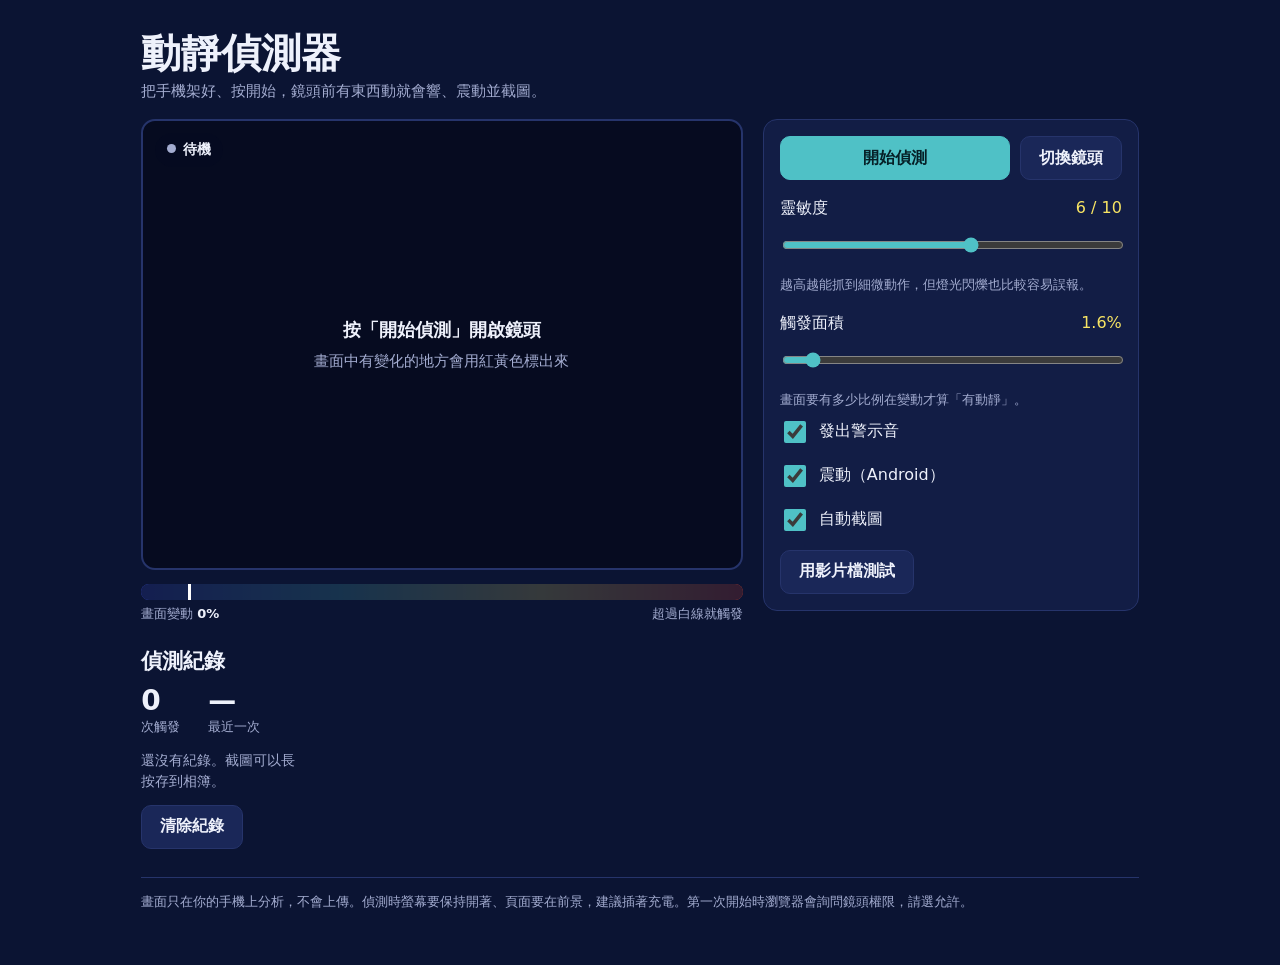
==== motion/index.html @ b059d528 "新增 /motion/ 手機鏡頭動靜偵測器 只在 /motion* 放行鏡頭權限與 blob: 影片，遊戲頁面的安全性標頭不變。  Co-Authored-By: Claude Opus 5.5 <n" ====
<!DOCTYPE html>
<html lang="zh-Hant">
<head>
<meta charset="utf-8">
<meta name="viewport" content="width=device-width,initial-scale=1">
<title>動靜偵測器</title>
<link rel="stylesheet" href="style.css">
</head>
<body>
<div class="wrap">
<h1>動靜偵測器</h1>
<p class="sub">把手機架好、按開始，鏡頭前有東西動就會響、震動並截圖。</p>
<div class="grid">
 <div>
  <div class="stage" id="stage">
   <video id="vid" playsinline muted></video>
   <canvas id="ov"></canvas>
   <div class="msg" id="msg"><div><b>按「開始偵測」開啟鏡頭</b>畫面中有變化的地方會用紅黃色標出來</div></div>
   <div class="pill" id="pill"><i></i><span>待機</span></div>
  </div>
  <div class="meter"><div class="cover" id="cover" style="width:100%"></div><div class="th" id="th"></div></div>
  <div class="mlab"><span>畫面變動 <b id="pct">0%</b></span><span>超過白線就觸發</span></div>
 </div>
 <div class="panel">
  <div class="row">
   <button class="primary" id="go">開始偵測</button>
   <button id="flip">切換鏡頭</button>
  </div>
  <label class="sl" for="sens">靈敏度 <span id="sensV"></span></label>
  <input type="range" id="sens" min="1" max="10" value="6">
  <p class="hint">越高越能抓到細微動作，但燈光閃爍也比較容易誤報。</p>
  <label class="sl" for="area">觸發面積 <span id="areaV"></span></label>
  <input type="range" id="area" min="0.2" max="20" step="0.2" value="1.6">
  <p class="hint">畫面要有多少比例在變動才算「有動靜」。</p>
  <label class="tg"><input type="checkbox" id="snd" checked> 發出警示音</label>
  <label class="tg"><input type="checkbox" id="vib" checked> 震動（Android）</label>
  <label class="tg"><input type="checkbox" id="shot" checked> 自動截圖</label>
  <div class="row" style="margin-top:8px"><label class="file">用影片檔測試<input type="file" id="file" accept="video/*"></label></div>
 </div>
</div>
<section class="log">
 <h2>偵測紀錄</h2>
 <div class="stats"><div><b id="cnt">0</b>次觸發</div><div><b id="last">—</b>最近一次</div></div>
 <div class="shots" id="shots"><p class="empty">還沒有紀錄。截圖可以長按存到相簿。</p></div>
 <div class="row" style="margin-top:12px"><button id="clr">清除紀錄</button></div>
</section>
<p class="note">畫面只在你的手機上分析，不會上傳。偵測時螢幕要保持開著、頁面要在前景，建議插著充電。第一次開始時瀏覽器會詢問鏡頭權限，請選允許。</p>
</div>
<script src="app.js"></script>
</body>
</html>
---- motion/style.css ----
/* VOICE: calm, practical monitoring tool
   IDEA: a weather-radar style motion map over the camera
   PICTURE: the live camera with a heat overlay of changed pixels
   COLOUR and TYPE: navy ground, blue-teal-yellow-red scale; system fonts (site CSP)
   LAYOUT: stage first, meter bar, controls beside (stacked on phone), event log */
:root{color-scheme:dark;--bg:#0b1433;--panel:#121d45;--line:#26346b;--ink:#eef1fb;--mute:#a3acd0;--b:#3b4fd8;--t:#4fc1c6;--y:#f7e463;--r:#e8452c}
*{box-sizing:border-box;min-width:0}
body{margin:0;background:var(--bg);color:var(--ink);font:16px/1.55 system-ui,-apple-system,"PingFang TC","Noto Sans TC","Microsoft JhengHei",sans-serif;overflow-x:clip}
.wrap{max-width:1100px;margin:0 auto;padding:clamp(16px,3vw,32px) max(4vw,14px) 40px}
h1{font:800 clamp(28px,5vw,40px)/1.05 system-ui,-apple-system,"PingFang TC","Noto Sans TC",sans-serif;margin:0 0 6px}
.sub{color:var(--mute);margin:0 0 16px;font-size:15px}
.grid{display:grid;grid-template-columns:minmax(0,1.6fr) minmax(0,1fr);gap:20px;align-items:start}
@media(max-width:820px){.grid{grid-template-columns:minmax(0,1fr)}}
.stage{position:relative;aspect-ratio:4/3;background:#060b20;border-radius:14px;overflow:hidden;border:2px solid var(--line);transition:border-color .2s,box-shadow .2s}
.stage.hot{border-color:var(--r);box-shadow:0 0 0 4px rgba(232,69,44,.35)}
.stage video,.stage canvas{position:absolute;inset:0;width:100%;height:100%;object-fit:cover}
#ov{image-rendering:pixelated;mix-blend-mode:screen;opacity:.85}
.mirror video,.mirror #ov{transform:scaleX(-1)}
.pill{position:absolute;left:12px;top:12px;padding:6px 12px;border-radius:99px;background:rgba(6,11,32,.78);font-weight:700;font-size:14px}
.pill i{display:inline-block;width:9px;height:9px;border-radius:50%;background:var(--mute);margin-right:7px;vertical-align:1px}
.pill.on i{background:var(--t)}.pill.hot i{background:var(--r)}
.msg{position:absolute;inset:0;display:grid;place-items:center;text-align:center;padding:24px;color:var(--mute);font-size:15px}
.msg[hidden]{display:none}
.msg b{display:block;color:var(--ink);font-size:18px;margin-bottom:6px}
.meter{margin:14px 0 4px;position:relative;height:16px;border-radius:8px;background:linear-gradient(90deg,var(--b),var(--t),var(--y),var(--r));overflow:hidden}
.meter .cover{position:absolute;top:0;bottom:0;right:0;background:rgba(11,20,51,.82);transition:width .1s}
.meter .th{position:absolute;top:0;bottom:0;width:3px;background:#fff}
.mlab{display:flex;justify-content:space-between;gap:10px;color:var(--mute);font-size:13px}
.mlab b{color:var(--ink);font-variant-numeric:tabular-nums}
.panel{background:var(--panel);border:1px solid var(--line);border-radius:14px;padding:16px}
.row{display:flex;flex-wrap:wrap;gap:10px}
button,.file{position:relative;font:700 16px system-ui,-apple-system,"PingFang TC","Noto Sans TC",sans-serif;min-height:44px;padding:0 18px;border-radius:10px;border:1px solid var(--line);background:#1a2758;color:var(--ink);cursor:pointer;display:inline-flex;align-items:center;justify-content:center}
button.primary{background:var(--t);color:#062027;border-color:var(--t);flex:1 1 140px}
button.primary.stop{background:var(--r);border-color:var(--r);color:#fff}
button:focus-visible,.file:focus-within{outline:3px solid var(--y);outline-offset:2px}
.file input{position:absolute;opacity:0;width:1px;height:1px}
label.sl{display:block;margin-top:16px;font-weight:500}
label.sl span{float:right;color:var(--y);font-variant-numeric:tabular-nums}
input[type=range]{width:100%;height:44px;accent-color:var(--t)}
.hint{color:var(--mute);font-size:13px;margin:0}
.tg{display:flex;align-items:center;gap:10px;min-height:44px;cursor:pointer}
.tg input{width:22px;height:22px;accent-color:var(--t)}
h2{font:700 21px/1.2 system-ui,-apple-system,"PingFang TC","Noto Sans TC",sans-serif;margin:0 0 10px}
.log{margin-top:24px}
.stats{display:flex;gap:28px;flex-wrap:wrap;margin-bottom:12px}
.stats div{font-size:13px;color:var(--mute)}.stats b{display:block;font:800 28px/1.2 system-ui,-apple-system,"PingFang TC","Noto Sans TC",sans-serif;color:var(--ink);font-variant-numeric:tabular-nums}
.shots{display:grid;grid-template-columns:repeat(auto-fill,minmax(140px,1fr));gap:10px}
.shots figure{margin:0;background:#060b20;border-radius:10px;overflow:hidden;border:1px solid var(--line)}
.shots img{display:block;width:100%}
.shots figcaption{padding:4px 8px;font-size:13px;color:var(--mute);white-space:nowrap}
.empty{color:var(--mute);font-size:14px;margin:0}
.note{margin-top:28px;color:var(--mute);font-size:13px;border-top:1px solid var(--line);padding-top:14px}
@media(prefers-reduced-motion:reduce){*{transition:none!important}}
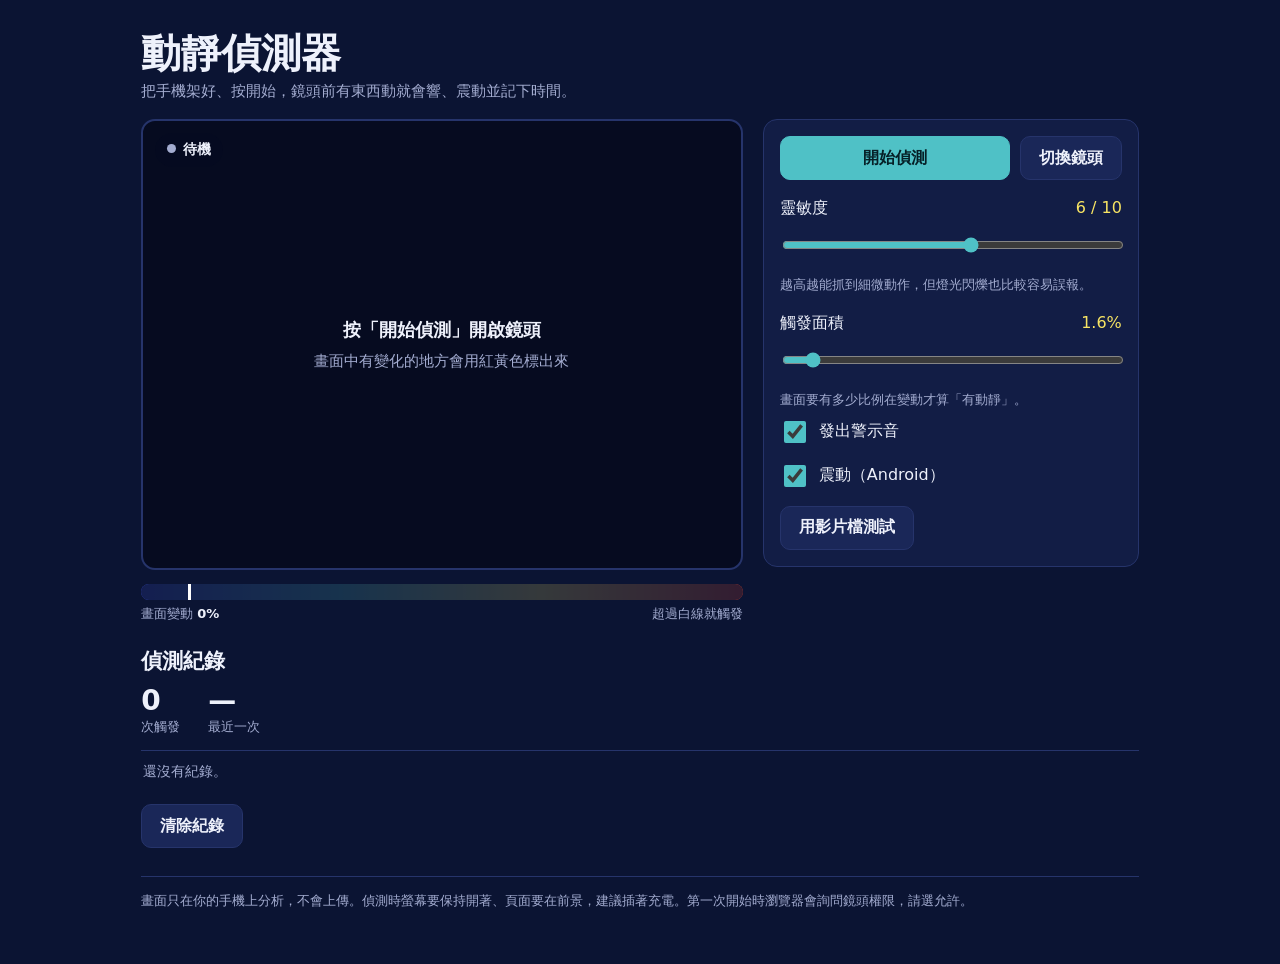
==== commit 75c19071: "動靜偵測器：拿掉自動截圖，改成只記觸發時間 Co-Authored-By: Claude Opus 5.5 <noreply@anthropic.com> Claude-Session: https:" ====
--- a/motion/index.html
+++ b/motion/index.html
@@ -9,7 +9,7 @@
 <body>
 <div class="wrap">
 <h1>動靜偵測器</h1>
-<p class="sub">把手機架好、按開始，鏡頭前有東西動就會響、震動並截圖。</p>
+<p class="sub">把手機架好、按開始，鏡頭前有東西動就會響、震動並記下時間。</p>
 <div class="grid">
  <div>
   <div class="stage" id="stage">
@@ -34,14 +34,13 @@
   <p class="hint">畫面要有多少比例在變動才算「有動靜」。</p>
   <label class="tg"><input type="checkbox" id="snd" checked> 發出警示音</label>
   <label class="tg"><input type="checkbox" id="vib" checked> 震動（Android）</label>
-  <label class="tg"><input type="checkbox" id="shot" checked> 自動截圖</label>
   <div class="row" style="margin-top:8px"><label class="file">用影片檔測試<input type="file" id="file" accept="video/*"></label></div>
  </div>
 </div>
 <section class="log">
  <h2>偵測紀錄</h2>
  <div class="stats"><div><b id="cnt">0</b>次觸發</div><div><b id="last">—</b>最近一次</div></div>
- <div class="shots" id="shots"><p class="empty">還沒有紀錄。截圖可以長按存到相簿。</p></div>
+ <ol class="times" id="times"><li class="empty">還沒有紀錄。</li></ol>
  <div class="row" style="margin-top:12px"><button id="clr">清除紀錄</button></div>
 </section>
 <p class="note">畫面只在你的手機上分析，不會上傳。偵測時螢幕要保持開著、頁面要在前景，建議插著充電。第一次開始時瀏覽器會詢問鏡頭權限，請選允許。</p>
--- a/motion/style.css
+++ b/motion/style.css
@@ -44,10 +44,9 @@
 .log{margin-top:24px}
 .stats{display:flex;gap:28px;flex-wrap:wrap;margin-bottom:12px}
 .stats div{font-size:13px;color:var(--mute)}.stats b{display:block;font:800 28px/1.2 system-ui,-apple-system,"PingFang TC","Noto Sans TC",sans-serif;color:var(--ink);font-variant-numeric:tabular-nums}
-.shots{display:grid;grid-template-columns:repeat(auto-fill,minmax(140px,1fr));gap:10px}
-.shots figure{margin:0;background:#060b20;border-radius:10px;overflow:hidden;border:1px solid var(--line)}
-.shots img{display:block;width:100%}
-.shots figcaption{padding:4px 8px;font-size:13px;color:var(--mute);white-space:nowrap}
-.empty{color:var(--mute);font-size:14px;margin:0}
+.times{list-style:none;margin:0;padding:0;border-top:1px solid var(--line)}
+.times li{display:flex;gap:16px;align-items:baseline;padding:10px 2px;border-bottom:1px solid var(--line);color:var(--mute);font-size:14px;font-variant-numeric:tabular-nums}
+.times li b{color:var(--ink);font-size:17px;white-space:nowrap}
+.times li.empty{border:0}
 .note{margin-top:28px;color:var(--mute);font-size:13px;border-top:1px solid var(--line);padding-top:14px}
 @media(prefers-reduced-motion:reduce){*{transition:none!important}}
